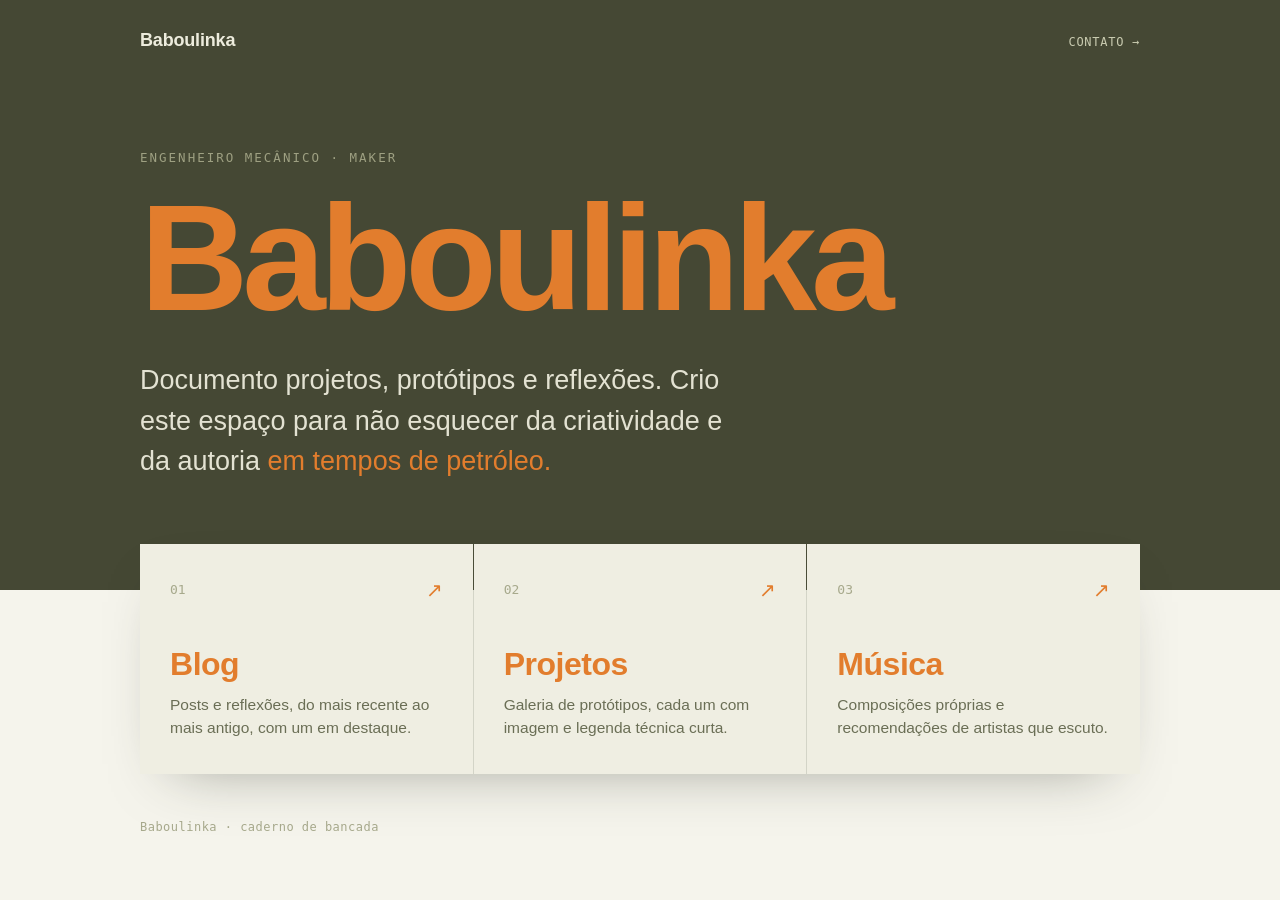
==== index.html @ 9a80c541 "primeiro commit" ====
<!DOCTYPE html>
<html lang="pt-BR">
<head>
  <meta charset="utf-8">
  <meta name="viewport" content="width=device-width, initial-scale=1">
  <title>Baboulinka</title>
  <link rel="stylesheet" href="style.css">
</head>
<body>

  <section class="hero">
    <div class="hero-inner">
      <div class="topbar">
        <a href="index.html" class="brand">Baboulinka</a>
        <a href="contato.html" class="link-contato">Contato →</a>
      </div>
      <div class="home-hero">
        <p class="home-kicker">Engenheiro mecânico · Maker</p>
        <h1 class="home-title">Baboulinka</h1>
        <p class="home-bio">Documento projetos, protótipos e reflexões. Crio este espaço para não esquecer da criatividade e da autoria <span class="accent">em tempos de petróleo.</span></p>
      </div>
    </div>
  </section>

  <main class="home-cards">
    <div class="home-cards-grid">

      <a href="blog.html" class="home-card">
        <div class="home-card-top">
          <span class="home-card-num">01</span>
          <span class="home-card-arrow">↗</span>
        </div>
        <h2>Blog</h2>
        <p>Posts e reflexões, do mais recente ao mais antigo, com um em destaque.</p>
      </a>

      <a href="projetos.html" class="home-card">
        <div class="home-card-top">
          <span class="home-card-num">02</span>
          <span class="home-card-arrow">↗</span>
        </div>
        <h2>Projetos</h2>
        <p>Galeria de protótipos, cada um com imagem e legenda técnica curta.</p>
      </a>

      <a href="musica.html" class="home-card">
        <div class="home-card-top">
          <span class="home-card-num">03</span>
          <span class="home-card-arrow">↗</span>
        </div>
        <h2>Música</h2>
        <p>Composições próprias e recomendações de artistas que escuto.</p>
      </a>

    </div>
  </main>

  <footer class="footer">
    Baboulinka · caderno de bancada
  </footer>

</body>
</html>
---- style.css ----
/* =============================================================
   Baboulinka — folha de estilo
   Base: verde azeitona · Destaque: laranja mexerica
   Você raramente precisa mexer aqui. Para trocar textos, use os
   arquivos .html; para o blog e projetos, use posts.js / projetos-data.js.
   ============================================================= */

:root{
  --bg:        #F5F4EC;   /* marfim quente (fundo)            */
  --panel:     #EFEEE2;   /* cartões                          */
  --panel-2:   #E9E7D6;   /* cartão hover                     */
  --ink:       #33362B;   /* texto principal (oliva escuro)   */
  --ink-soft:  #3d4033;   /* texto de leitura                 */
  --olive:     #454834;   /* VERDE AZEITONA (faixa do topo)   */
  --olive-mid: #5C6047;   /* oliva médio                      */
  --muted:     #6a6e55;   /* texto secundário                 */
  --faint:     #a7a98c;   /* meta / legendas                  */
  --cream:     #EDECDD;   /* texto sobre o verde              */
  --cream-dim: #c9cbb0;   /* nav sobre o verde                */
  --tang:      #E27D2D;   /* LARANJA MEXERICA (destaque)      */
  --tang-deep: #C96A1D;   /* laranja hover                    */
  --line:      rgba(92,96,71,0.16);
  --line-2:    rgba(92,96,71,0.22);
  --sans: 'Helvetica Neue', Helvetica, Arial, sans-serif;
  --mono: ui-monospace, SFMono-Regular, Menlo, 'Roboto Mono', monospace;
}

*{ box-sizing:border-box; }
html{ -webkit-text-size-adjust:100%; }
body{
  margin:0;
  background:var(--bg);
  color:var(--ink);
  font-family:var(--sans);
  -webkit-font-smoothing:antialiased;
}
::selection{ background:var(--tang); color:var(--bg); }
a{ color:inherit; }

/* ---------- faixa verde azeitona (topo de todas as páginas) ---------- */
.hero{ background:var(--olive); color:var(--cream); }
.hero-inner{ max-width:1080px; margin:0 auto; padding:0 40px; }

.topbar{
  display:flex; justify-content:space-between; align-items:baseline;
  gap:20px; padding:30px 0 0; flex-wrap:wrap;
}
.brand{
  font-size:18px; font-weight:700; letter-spacing:-0.01em;
  color:var(--cream); text-decoration:none;
}
.nav{ display:flex; gap:26px; flex-wrap:wrap; }
.nav a{
  font-family:var(--mono); font-size:12.5px; letter-spacing:0.06em;
  text-transform:uppercase; color:var(--cream-dim); text-decoration:none;
  transition:color .15s ease;
}
.nav a:hover{ color:var(--tang); }
.nav a.active{ color:var(--tang); }

/* topbar simplificada usada na home (só contato) */
.topbar .link-contato{
  font-family:var(--mono); font-size:12px; letter-spacing:0.06em;
  text-transform:uppercase; color:var(--cream-dim); text-decoration:none;
}
.topbar .link-contato:hover{ color:var(--tang); }

/* cabeçalho de página dentro da faixa verde */
.page-head{ padding:64px 0 60px; }
.kicker{
  font-family:var(--mono); font-size:12.5px; letter-spacing:0.14em;
  text-transform:uppercase; color:#9ea082; margin:0 0 22px;
}
.page-title{
  font-size:clamp(40px,7vw,68px); line-height:0.98; font-weight:700;
  letter-spacing:-0.03em; color:var(--tang); margin:0;
}
.page-sub{
  font-size:clamp(16px,2vw,19px); line-height:1.5; color:#d9d8c6;
  max-width:52ch; margin:20px 0 0;
}

/* ---------- home (faixa alta) ---------- */
.home-hero{ padding:11vh 0 12vh; }
.home-kicker{
  font-family:var(--mono); font-size:12.5px; letter-spacing:0.16em;
  text-transform:uppercase; color:#9ea082; margin:0 0 26px;
}
.home-title{
  font-size:clamp(60px,13vw,150px); line-height:0.9; font-weight:700;
  letter-spacing:-0.04em; color:var(--tang); margin:0 0 34px;
}
.home-bio{
  font-size:clamp(20px,2.6vw,27px); line-height:1.5; max-width:40ch;
  color:#e3e2d2; margin:0;
}
.home-bio .accent{ color:var(--tang); }

.home-cards{
  max-width:1080px; margin:0 auto; padding:0 40px;
}
.home-cards-grid{
  display:grid; grid-template-columns:repeat(3,1fr); gap:1px;
  background:var(--line-2); transform:translateY(-46px);
  box-shadow:0 24px 60px -34px rgba(52,55,43,0.5);
}
.home-card{
  display:flex; flex-direction:column; background:var(--panel);
  padding:34px 30px 30px; text-decoration:none; color:inherit;
  min-height:230px; transition:background .18s ease;
}
.home-card:hover{ background:var(--panel-2); }
.home-card-top{ display:flex; justify-content:space-between; align-items:center; }
.home-card-num{ font-family:var(--mono); font-size:13px; color:var(--faint); }
.home-card-arrow{ font-size:20px; color:var(--tang); }
.home-card h2{
  font-size:32px; font-weight:600; letter-spacing:-0.015em;
  color:var(--tang); margin:44px 0 10px;
}
.home-card p{ font-size:15.5px; line-height:1.5; color:var(--muted); margin:0; }

/* ---------- containers de conteúdo ---------- */
.wrap{ max-width:1080px; margin:0 auto; padding:64px 40px 90px; }
.wrap-narrow{ max-width:680px; margin:0 auto; padding:64px 40px 90px; }

.footer{
  max-width:1080px; margin:0 auto; padding:0 40px 56px;
  font-family:var(--mono); font-size:12px; letter-spacing:0.04em; color:var(--faint);
}
.footer-narrow{ max-width:680px; }
.footer span{ color:var(--olive-mid); }

/* ---------- blog ---------- */
.post{ padding:0 0 46px; margin-bottom:46px; border-bottom:1px solid var(--line); }
.post:last-child{ border-bottom:none; }
.pin{ display:flex; align-items:center; gap:10px; margin-bottom:16px; }
.pin i{ display:inline-block; height:2px; width:26px; background:var(--tang); }
.pin span{
  font-family:var(--mono); font-size:11.5px; letter-spacing:0.12em;
  text-transform:uppercase; color:var(--tang);
}
.post-date{
  font-family:var(--mono); font-size:12.5px; letter-spacing:0.04em;
  color:var(--faint); margin:0 0 10px;
}
.post-title{
  font-size:clamp(24px,3.6vw,31px); font-weight:600; letter-spacing:-0.02em;
  color:var(--tang); margin:0 0 18px; line-height:1.15;
}
.post-body p{
  font-size:18px; line-height:1.66; color:var(--ink-soft);
  margin:0 0 16px; text-wrap:pretty;
}
.readmore{
  margin-top:6px; background:none; border:none; padding:0; cursor:pointer;
  font-family:var(--mono); font-size:13px; letter-spacing:0.04em; color:var(--tang);
}
.readmore:hover{ color:var(--tang-deep); }

/* ---------- projetos ---------- */
.grid{
  display:grid; grid-template-columns:repeat(auto-fill,minmax(300px,1fr));
  gap:40px 34px;
}
.thumb{
  aspect-ratio:4/3; border:1px solid var(--line-2); overflow:hidden; background:#EDECE2;
}
.thumb img{ width:100%; height:100%; object-fit:cover; display:block; }
.thumb-empty{
  width:100%; height:100%; display:flex; align-items:center; justify-content:center;
  background-image:repeating-linear-gradient(-45deg,#E7E6D8,#E7E6D8 9px,#EEEDE3 9px,#EEEDE3 18px);
}
.thumb-empty span{
  font-family:var(--mono); font-size:11px; letter-spacing:0.08em;
  color:#9a9c7f; background:var(--bg); padding:5px 10px;
}
.card-head{
  display:flex; justify-content:space-between; align-items:baseline;
  gap:12px; margin-top:16px;
}
.card-title{ font-size:19px; font-weight:600; letter-spacing:-0.01em; color:var(--tang); margin:0; }
.card-year{ font-family:var(--mono); font-size:12px; color:var(--faint); flex:0 0 auto; }
.card-cap{ font-family:var(--mono); font-size:12.5px; line-height:1.55; color:var(--muted); margin:7px 0 0; }

/* ---------- música ---------- */
.cols{ display:grid; grid-template-columns:repeat(auto-fit,minmax(320px,1fr)); gap:56px 64px; }
.col-head{
  display:flex; align-items:baseline; gap:12px;
  border-bottom:2px solid var(--tang); padding-bottom:12px; margin-bottom:6px;
}
.col-head h2{ font-size:22px; font-weight:700; letter-spacing:-0.01em; color:var(--ink); margin:0; }
.col-intro{ font-size:14.5px; line-height:1.55; color:var(--muted); margin:14px 0 30px; }
.stack{ display:flex; flex-direction:column; }

.track{ border:1px solid var(--line-2); padding:22px 22px 24px; }
.stack .track + .track{ margin-top:22px; }
.track-head{ display:flex; justify-content:space-between; align-items:center; margin-bottom:12px; }
.track-head h3{ font-size:18px; font-weight:600; color:var(--ink); margin:0; }
.badge{
  font-family:var(--mono); font-size:10.5px; letter-spacing:0.1em; text-transform:uppercase;
  color:var(--faint); border:1px solid var(--line-2); padding:3px 8px;
}
.track a.link{
  display:inline-block; font-family:var(--mono); font-size:13px;
  color:var(--tang); text-decoration:none; margin-bottom:12px;
}
.track a.link:hover{ text-decoration:underline; }
.track p{ font-size:15px; line-height:1.6; color:var(--muted); margin:0; }

.rec{ padding-bottom:28px; border-bottom:1px solid var(--line); }
.stack .rec:last-child{ padding-bottom:0; border-bottom:none; }
.rec-title{
  display:inline-flex; align-items:baseline; gap:8px; font-size:19px; font-weight:600;
  letter-spacing:-0.01em; color:var(--tang); text-decoration:none;
}
.rec-title:hover{ text-decoration:underline; }
.rec-src{
  font-family:var(--mono); font-size:11px; letter-spacing:0.08em; text-transform:uppercase;
  color:var(--faint); margin:6px 0 12px;
}
.rec p{ font-size:15.5px; line-height:1.6; color:var(--ink-soft); margin:0; }

/* ---------- contato ---------- */
.contato-wrap{ max-width:760px; margin:0 auto; padding:12vh 40px; }
.contato-lead{
  font-size:clamp(34px,5.4vw,50px); font-weight:700; letter-spacing:-0.025em;
  color:var(--ink); line-height:1.1; margin:0 0 48px; max-width:20ch;
}
.contato-list{ display:flex; flex-direction:column; gap:34px; }
.contato-label{
  font-family:var(--mono); font-size:11.5px; letter-spacing:0.1em; text-transform:uppercase;
  color:var(--faint); margin:0 0 8px;
}
.contato-link{
  font-size:clamp(24px,3.4vw,32px); font-weight:600; letter-spacing:-0.015em;
  color:var(--tang); text-decoration:none;
}
.contato-link:hover{ text-decoration:underline; }
.contato-rule{ height:1px; background:var(--line-2); }
.contato-note{ font-size:14px; line-height:1.6; color:#9a9c7f; margin:52px 0 0; max-width:52ch; }
.contato-note code{ font-family:var(--mono); color:var(--olive-mid); }

/* ---------- responsivo ---------- */
@media (max-width:720px){
  .home-cards-grid{ grid-template-columns:1fr; transform:translateY(-30px); }
  .hero-inner, .wrap, .wrap-narrow, .home-cards, .footer, .contato-wrap{ padding-left:24px; padding-right:24px; }
  .page-head{ padding:48px 0 44px; }
}
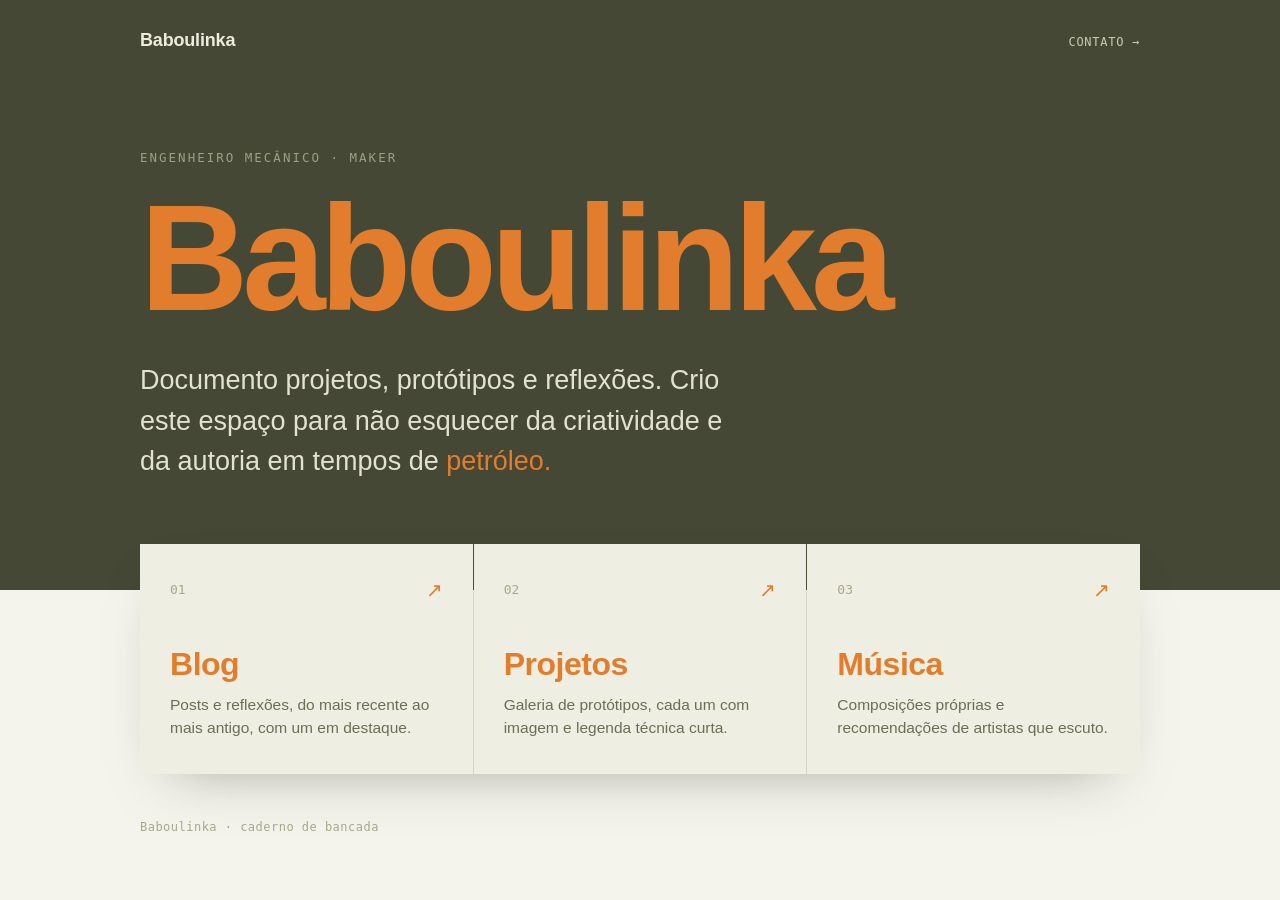
==== commit 4cde0847: "Update index.html" ====
--- a/index.html
+++ b/index.html
@@ -17,7 +17,7 @@
       <div class="home-hero">
         <p class="home-kicker">Engenheiro mecânico · Maker</p>
         <h1 class="home-title">Baboulinka</h1>
-        <p class="home-bio">Documento projetos, protótipos e reflexões. Crio este espaço para não esquecer da criatividade e da autoria <span class="accent">em tempos de petróleo.</span></p>
+        <p class="home-bio">Documento projetos, protótipos e reflexões. Crio este espaço para não esquecer da criatividade e da autoria em tempos de <span class="accent">petróleo.</span></p>
       </div>
     </div>
   </section>
